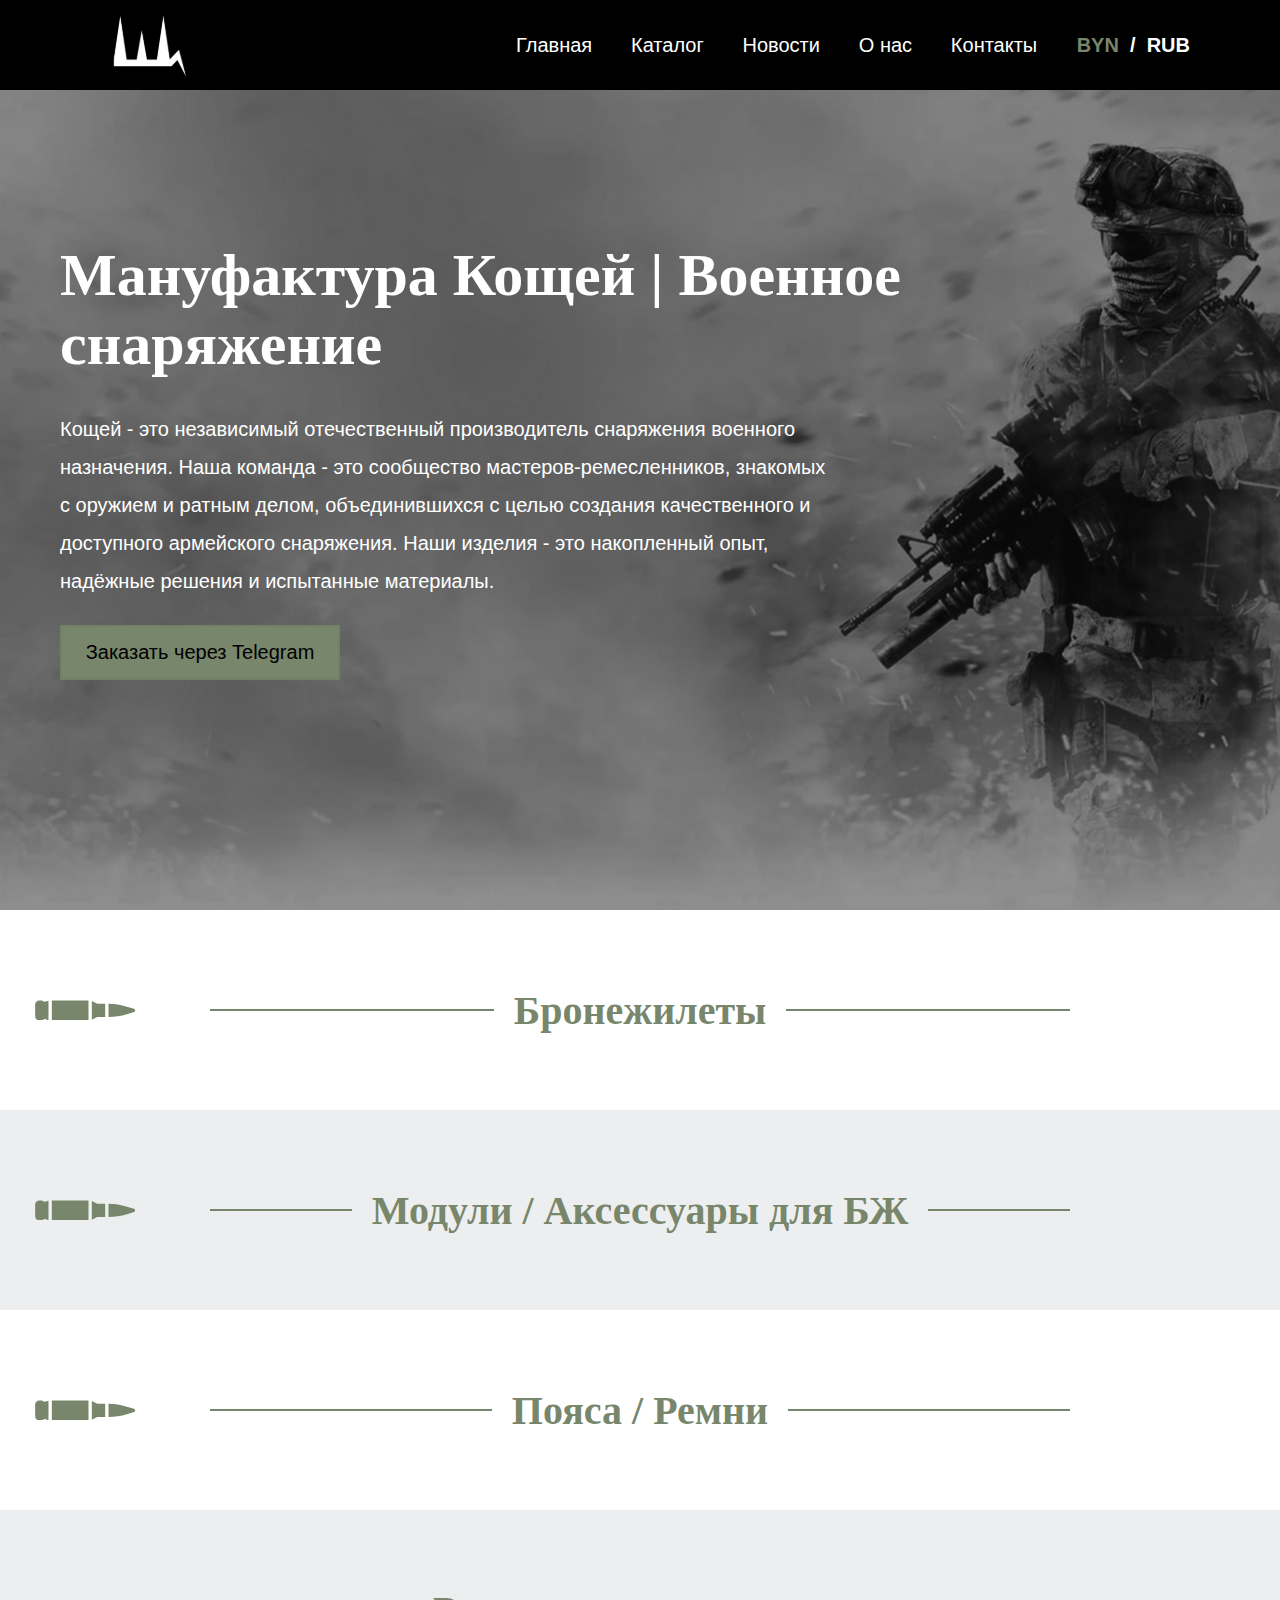
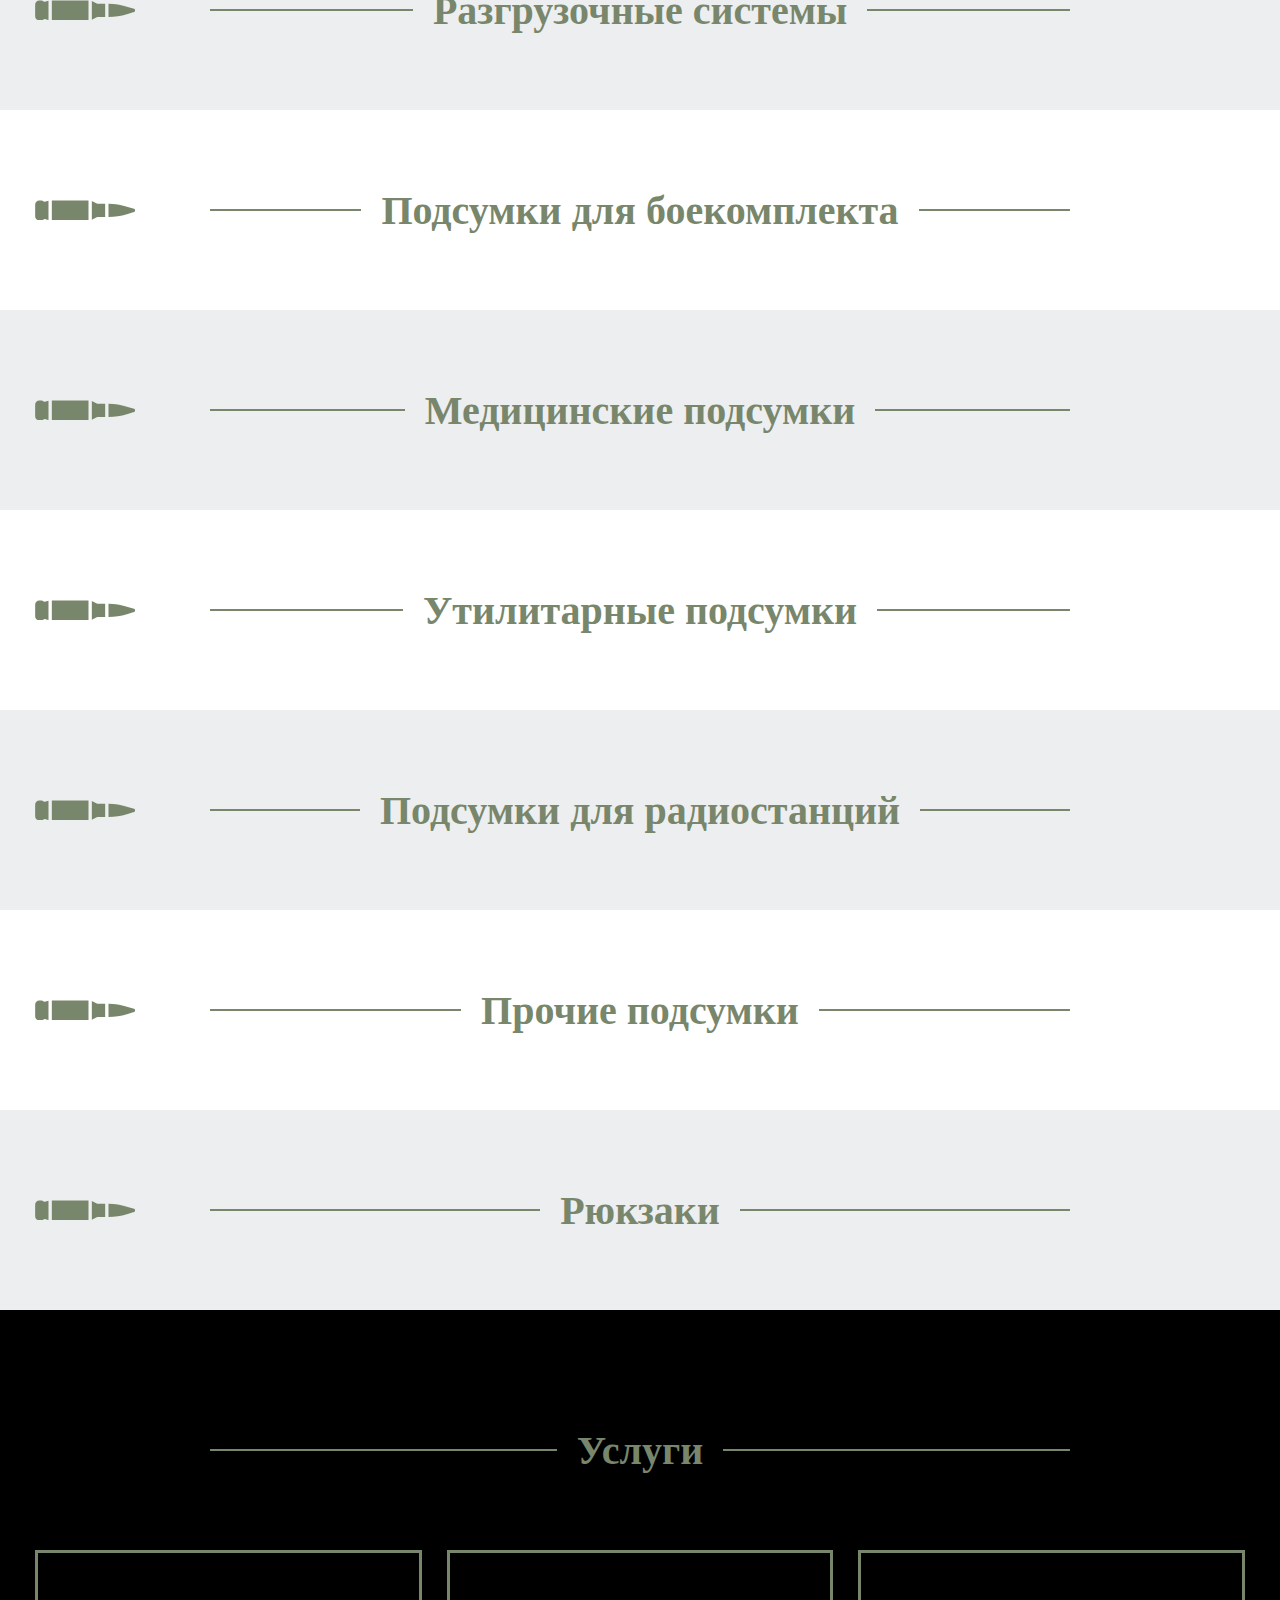
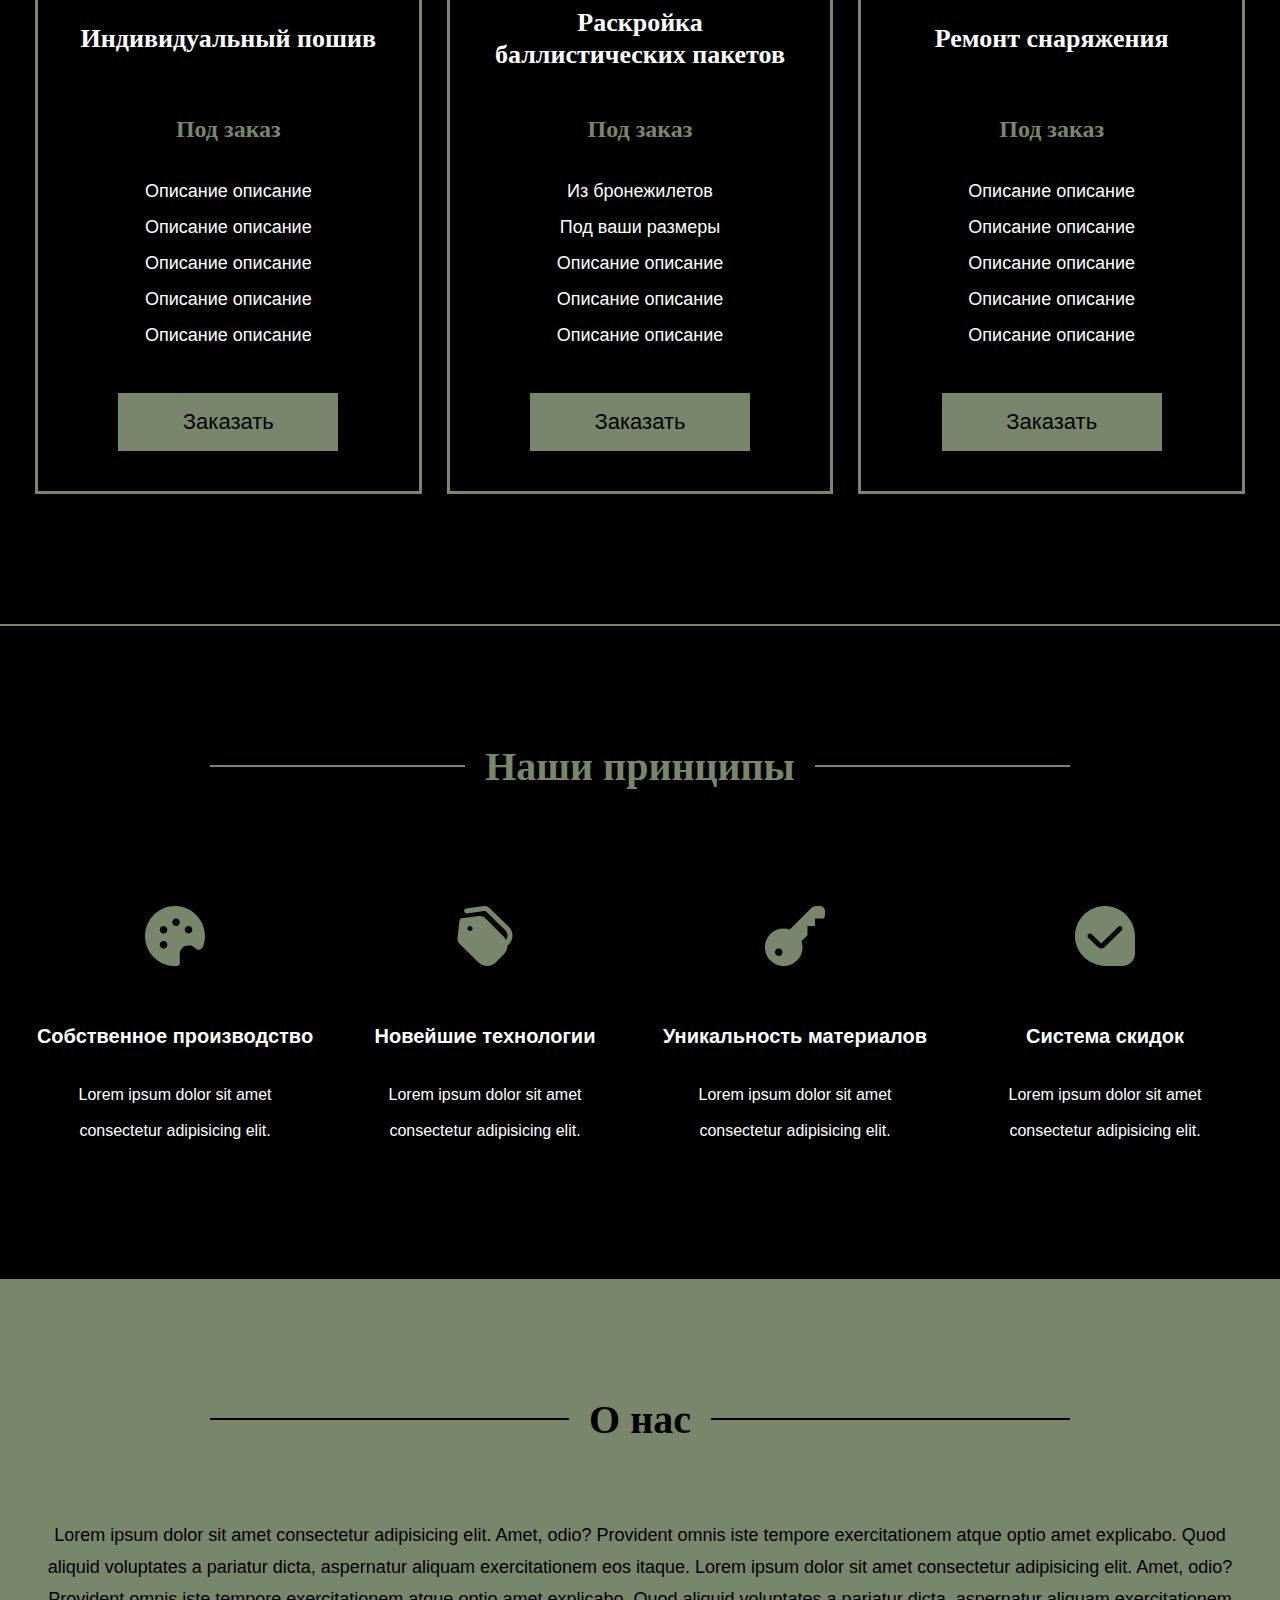
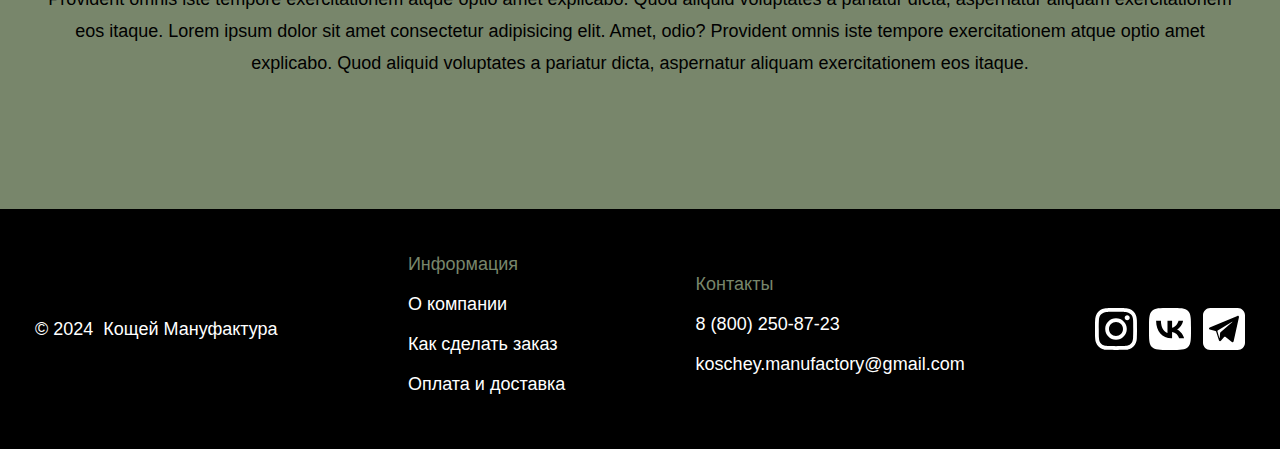
==== index.html @ 8be70122 "Add files via upload" ====
<!DOCTYPE html>
<html lang="ru">
<head>
    <meta charset="UTF-8">
    <meta http-equiv="X-UA-Compatible" content="IE=edge">
    <meta name="viewport" content="width=device-width, initial-scale=1.0">
    <title>Koschey Manufactory</title>
    <meta name="description" content="Мануфактура Кощей | Военное снаряжение Беларусь">
     <!-- Styles -->
    <link rel="stylesheet" href="styles/style.css">
    <!-- Web Fonts -->
    
     <!-- Icon -->
    <link href="images/koschey-logo.ico" rel="icon">
</head>
<body>
<header class="header">
    <nav class="header__menu">
        <div class="container">
            <div class="logo">
            </div>
            <div class="menu__burger">
                <!-- <input id="menu__toggle" type="checkbox" onclick="burgerMenu()"> -->
                <div class="menu__btn" onclick="burgerMenu()" id="menuButton">
                    <span id="burgerMenu1"></span>
                    <span id="burgerMenu2"></span>
                    <span id="burgerMenu3"></span>
                </div>
                <div class="menu__block">
                    <div class="menu__box closed" id="menu" onclick="closeMenu()">
                        <div>
                            <ul class="header__list">
                                <li><a href="#main" class="header__link">Главная</a></li>
                                <li><a href="#catalog1" class="header__link">Каталог</a></li>
                                <li><a href="#" class="header__link">Новости</a></li>
                                <li><a href="#about" class="header__link">О нас</a></li>
                                <li><a href="#contacts" class="header__link">Контакты</a></li>
                            </ul>
                        </div>
                    </div>
                    <div class="header__lang"><span>BYN &nbsp;</span>/&nbsp; RUB</div>
                </div>
            </div>
        </div>
    </nav>
    <div class="header__info">
        <div class="container">
            <h1 id="main">Мануфактура Кощей | Военное снаряжение</h1>
            <p class="header__text">Кощей - это независимый отечественный производитель снаряжения военного назначения.
                Наша команда - это сообщество мастеров-ремесленников, знакомых с оружием и ратным делом, объединившихся с целью создания качественного и доступного армейского снаряжения.
                Наши изделия - это накопленный опыт, надёжные решения и испытанные материалы.</p>
            <button class="header__button">Заказать через Telegram</button>
        </div>
    </div>

</header>
<main>
    <section id="catalog1" class="section-catalog">
        <div class="container"> 
            <div class="catalog-container">
                <div class="catalog-switcher" id="catalogSwitcher"></div>
                <div class="catalog-section-title">
                    <div class="section-title-line"></div>
                    <h2 class="section-title-text">Бронежилеты</h2>
                    <div class="section-title-line"></div>
                </div>
            </div>
            <div class="catalog_items" id="catalogItems1" style="background-image: url();">
                <!-- <div id="catalog__item1" class="catalog__item">
                    <div class="item-photo">
                    </div> 
                    <p class="item-heading">
                    Чехол под бронежилет 6094 TV-103
                    </p> 
                    <p class="item-text">
                    <span>Артикул</span>: TV-103-ATFGN-B
                    </p> 
                    <p class="item-color">
                    <span>Цвет</span>: Олива
                    </p>
                    <div class="item-colors">
                        <div class="item-color-block item-color-block1"></div>
                        <div class="item-color-block item-color-block2"></div>
                        <div class="item-color-block item-color-block3"></div>
                    </div>
                    <p class="item-price">
                    200 BYN / 15 804 RUB     
                    </p>
                </div>
                <div id="catalog__item2" class="catalog__item">
                    <div class="item-photo">
                    </div> 
                    <p class="item-heading">
                    Чехол под бронежилет 6094 TV-103
                    </p> 
                    <p class="item-text">
                    <span>Артикул</span>: TV-103-ATFGN-B
                    </p> 
                    <p class="item-price">
                    200 BYN / 15 804 RUB     
                    </p>
                </div>
                <div id="catalog__item3" class="catalog__item">
                    <div class="item-photo">
                    </div> 
                    <p class="item-heading">
                    Чехол под бронежилет 6094 TV-103
                    </p> 
                    <p class="item-text">
                    <span>Артикул</span>: TV-103-ATFGN-B
                    </p> 
                    <p class="item-price">
                    200 BYN / 15 804 RUB     
                    </p>
                </div>
                <div id="catalog__item4" class="catalog__item">
                    <div class="item-photo">
                    </div> 
                    <p class="item-heading">
                    Чехол под бронежилет 6094 TV-103
                    </p> 
                    <p class="item-text">
                    <span>Артикул</span>: TV-103-ATFGN-B
                    </p> 
                    <p class="item-price">
                    200 BYN / 15 804 RUB     
                    </p>
                </div>
            </div> -->
            </div>
        </div> 
   </section>
   <section id="catalog2" class="section-catalog">
        <div class="container">
            <div class="catalog-container">
                <div class="catalog-switcher"></div>
                <div class="catalog-section-title">
                    <div class="section-title-line"></div>
                    <h2 class="section-title-text">Модули / Аксессуары для БЖ</h2>
                    <div class="section-title-line"></div>
                </div>
            </div>
            <div class="catalog_items" id="catalogItems2">
                <div id="catalog__item5" class="catalog__item">
                    <div class="item-photo">
                    </div> 
                    <p class="item-heading">
                    Чехол под бронежилет 6094 TV-103
                    </p> 
                    <p class="item-text">
                    <span>Артикул</span>: TV-103-ATFGN-B
                    </p> 
                    <p class="item-price">
                    200 BYN / 15 804 RUB     
                    </p>
                </div>
                <div id="catalog__item6" class="catalog__item">
                    <div class="item-photo">
                    </div> 
                    <p class="item-heading">
                    Чехол под бронежилет 6094 TV-103
                    </p> 
                    <p class="item-text">
                    <span>Артикул</span>: TV-103-ATFGN-B
                    </p> 
                    <p class="item-price">
                    200 BYN / 15 804 RUB     
                    </p>
                </div>
                <div id="catalog__item7" class="catalog__item">
                    <div class="item-photo">
                    </div> 
                    <p class="item-heading">
                    Чехол под бронежилет 6094 TV-103
                    </p> 
                    <p class="item-text">
                    <span>Артикул</span>: TV-103-ATFGN-B
                    </p> 
                    <p class="item-price">
                    200 BYN / 15 804 RUB     
                    </p>
                </div>
                <div id="catalog__item8" class="catalog__item">
                    <div class="item-photo">
                    </div> 
                    <p class="item-heading">
                    Чехол под бронежилет 6094 TV-103
                    </p> 
                    <p class="item-text">
                    <span>Артикул</span>: TV-103-ATFGN-B
                    </p> 
                    <p class="item-price">
                    200 BYN / 15 804 RUB     
                    </p>
                </div>
            </div>
        </div> 
</section>
<section id="catalog3" class="section-catalog">
    <div class="container"> 
        <div class="catalog-container">
            <div class="catalog-switcher"></div>
            <div class="catalog-section-title">
                <div class="section-title-line"></div>
                <h2 class="section-title-text">Пояса / Ремни</h2>
                <div class="section-title-line"></div>
            </div>
        </div>
        <div class="catalog_items" id="catalogItems3">
            <div id="catalog__item9" class="catalog__item">
                <div class="item-photo">
                </div> 
                <p class="item-heading">
                Чехол под бронежилет 6094 TV-103
                </p> 
                <p class="item-text">
                <span>Артикул</span>: TV-103-ATFGN-B
                </p> 
                <p class="item-price">
                200 BYN / 15 804 RUB     
                </p>
            </div>
            <div id="catalog__item10" class="catalog__item">
                <div class="item-photo">
                </div> 
                <p class="item-heading">
                Чехол под бронежилет 6094 TV-103
                </p> 
                <p class="item-text">
                <span>Артикул</span>: TV-103-ATFGN-B
                </p> 
                <p class="item-price">
                200 BYN / 15 804 RUB     
                </p>
            </div>
            <div id="catalog__item11" class="catalog__item">
                <div class="item-photo">
                </div> 
                <p class="item-heading">
                Чехол под бронежилет 6094 TV-103
                </p> 
                <p class="item-text">
                <span>Артикул</span>: TV-103-ATFGN-B
                </p> 
                <p class="item-price">
                200 BYN / 15 804 RUB     
                </p>
            </div>
        </div>
    </div> 
</section>
<section id="catalog4" class="section-catalog">
    <div class="container">
        <div class="catalog-container">
            <div class="catalog-switcher"></div>
            <div class="catalog-section-title">
                <div class="section-title-line"></div>
                <h2 class="section-title-text">Разгрузочные системы</h2>
                <div class="section-title-line"></div>
            </div>
        </div>
        <div class="catalog_items" id="catalogItems4">
            <div id="catalog__item12" class="catalog__item">
                <div class="item-photo">
                </div> 
                <p class="item-heading">
                Чехол под бронежилет 6094 TV-103
                </p> 
                <p class="item-text">
                <span>Артикул</span>: TV-103-ATFGN-B
                </p> 
                <p class="item-price">
                200 BYN / 15 804 RUB     
                </p>
            </div>
            <div id="catalog__item13" class="catalog__item">
                <div class="item-photo">
                </div> 
                <p class="item-heading">
                Чехол под бронежилет 6094 TV-103
                </p> 
                <p class="item-text">
                <span>Артикул</span>: TV-103-ATFGN-B
                </p> 
                <p class="item-price">
                200 BYN / 15 804 RUB     
                </p>
            </div>
            <div id="catalog__item14" class="catalog__item">
                <div class="item-photo">
                </div> 
                <p class="item-heading">
                Чехол под бронежилет 6094 TV-103
                </p> 
                <p class="item-text">
                <span>Артикул</span>: TV-103-ATFGN-B
                </p> 
                <p class="item-price">
                200 BYN / 15 804 RUB     
                </p>
            </div>
        </div>
    </div> 
</section>
<section id="catalog5" class="section-catalog">
    <div class="container"> 
        <div class="catalog-container">
            <div class="catalog-switcher"></div>
            <div class="catalog-section-title">
                <div class="section-title-line"></div>
                <h2 class="section-title-text">Подсумки для боекомплекта</h2>
                <div class="section-title-line"></div>
            </div>
        </div>
        <div class="catalog_items" id="catalogItems5">
            <div id="catalog__item15" class="catalog__item">
                <div class="item-photo">
                </div> 
                <p class="item-heading">
                Чехол под бронежилет 6094 TV-103
                </p> 
                <p class="item-text">
                <span>Артикул</span>: TV-103-ATFGN-B
                </p> 
                <p class="item-price">
                200 BYN / 15 804 RUB     
                </p>
            </div>
            <div id="catalog__item16" class="catalog__item">
                <div class="item-photo">
                </div> 
                <p class="item-heading">
                Чехол под бронежилет 6094 TV-103
                </p> 
                <p class="item-text">
                <span>Артикул</span>: TV-103-ATFGN-B
                </p> 
                <p class="item-price">
                200 BYN / 15 804 RUB     
                </p>
            </div>
            <div id="catalog__item17" class="catalog__item">
                <div class="item-photo">
                </div> 
                <p class="item-heading">
                Чехол под бронежилет 6094 TV-103
                </p> 
                <p class="item-text">
                <span>Артикул</span>: TV-103-ATFGN-B
                </p> 
                <p class="item-price">
                200 BYN / 15 804 RUB     
                </p>
            </div>
        </div>
    </div> 
</section>
<section id="catalog6" class="section-catalog">
    <div class="container"> 
        <div class="catalog-container">
            <div class="catalog-switcher"></div>
            <div class="catalog-section-title">
                <div class="section-title-line"></div>
                <h2 class="section-title-text">Медицинские подсумки</h2>
                <div class="section-title-line"></div>
            </div>
        </div>
        <div class="catalog_items">
            <div id="catalog__item18" class="catalog__item">
                <div class="item-photo">
                </div> 
                <p class="item-heading">
                Чехол под бронежилет 6094 TV-103
                </p> 
                <p class="item-text">
                <span>Артикул</span>: TV-103-ATFGN-B
                </p> 
                <p class="item-price">
                200 BYN / 15 804 RUB     
                </p>
            </div>
            <div id="catalog__item19" class="catalog__item">
                <div class="item-photo">
                </div> 
                <p class="item-heading">
                Чехол под бронежилет 6094 TV-103
                </p> 
                <p class="item-text">
                <span>Артикул</span>: TV-103-ATFGN-B
                </p> 
                <p class="item-price">
                200 BYN / 15 804 RUB     
                </p>
            </div>
            <div id="catalog__item20" class="catalog__item">
                <div class="item-photo">
                </div> 
                <p class="item-heading">
                Чехол под бронежилет 6094 TV-103
                </p> 
                <p class="item-text">
                <span>Артикул</span>: TV-103-ATFGN-B
                </p> 
                <p class="item-price">
                200 BYN / 15 804 RUB     
                </p>
            </div>
        </div>
    </div> 
</section>
<section id="catalog7" class="section-catalog">
    <div class="container"> 
        <div class="catalog-container">
            <div class="catalog-switcher"></div>
            <div class="catalog-section-title">
                <div class="section-title-line"></div>
                <h2 class="section-title-text">Утилитарные подсумки</h2>
                <div class="section-title-line"></div>
            </div>
        </div>
        <div class="catalog_items">
            <div id="catalog__item21" class="catalog__item">
                <div class="item-photo">
                </div> 
                <p class="item-heading">
                Чехол под бронежилет 6094 TV-103
                </p> 
                <p class="item-text">
                <span>Артикул</span>: TV-103-ATFGN-B
                </p> 
                <p class="item-price">
                200 BYN / 15 804 RUB     
                </p>
            </div>
            <div id="catalog__item22" class="catalog__item">
                <div class="item-photo">
                </div> 
                <p class="item-heading">
                Чехол под бронежилет 6094 TV-103
                </p> 
                <p class="item-text">
                <span>Артикул</span>: TV-103-ATFGN-B
                </p> 
                <p class="item-price">
                200 BYN / 15 804 RUB     
                </p>
            </div>
            <div id="catalog__item23" class="catalog__item">
                <div class="item-photo">
                </div> 
                <p class="item-heading">
                Чехол под бронежилет 6094 TV-103
                </p> 
                <p class="item-text">
                <span>Артикул</span>: TV-103-ATFGN-B
                </p> 
                <p class="item-price">
                200 BYN / 15 804 RUB     
                </p>
            </div>
        </div>
    </div> 
</section>
<section id="catalog8" class="section-catalog">
    <div class="container"> 
        <div class="catalog-container">
            <div class="catalog-switcher"></div>
            <div class="catalog-section-title">
                <div class="section-title-line"></div>
                <h2 class="section-title-text">Подсумки для радиостанций</h2>
                <div class="section-title-line"></div>
            </div>
        </div>
        <div class="catalog_items">
            <div id="catalog__item24" class="catalog__item">
                <div class="item-photo">
                </div> 
                <p class="item-heading">
                Чехол под бронежилет 6094 TV-103
                </p> 
                <p class="item-text">
                <span>Артикул</span>: TV-103-ATFGN-B
                </p> 
                <p class="item-price">
                200 BYN / 15 804 RUB     
                </p>
            </div>
            <div id="catalog__item25" class="catalog__item">
                <div class="item-photo">
                </div> 
                <p class="item-heading">
                Чехол под бронежилет 6094 TV-103
                </p> 
                <p class="item-text">
                <span>Артикул</span>: TV-103-ATFGN-B
                </p> 
                <p class="item-price">
                200 BYN / 15 804 RUB     
                </p>
            </div>
            <div id="catalog__item26" class="catalog__item">
                <div class="item-photo">
                </div> 
                <p class="item-heading">
                Чехол под бронежилет 6094 TV-103
                </p> 
                <p class="item-text">
                <span>Артикул</span>: TV-103-ATFGN-B
                </p> 
                <p class="item-price">
                200 BYN / 15 804 RUB     
                </p>
            </div>
        </div>
    </div> 
</section>
<section id="catalog9" class="section-catalog">
    <div class="container"> 
        <div class="catalog-container">
            <div class="catalog-switcher"></div>
            <div class="catalog-section-title">
                <div class="section-title-line"></div>
                <h2 class="section-title-text">Прочие подсумки</h2>
                <div class="section-title-line"></div>
            </div>
        </div>
        <div class="catalog_items">
            <div id="catalog__item27" class="catalog__item">
                <div class="item-photo">
                </div> 
                <p class="item-heading">
                Чехол под бронежилет 6094 TV-103
                </p> 
                <p class="item-text">
                <span>Артикул</span>: TV-103-ATFGN-B
                </p> 
                <p class="item-price">
                200 BYN / 15 804 RUB     
                </p>
            </div>
            <div id="catalog__item28" class="catalog__item">
                <div class="item-photo">
                </div> 
                <p class="item-heading">
                Чехол под бронежилет 6094 TV-103
                </p> 
                <p class="item-text">
                <span>Артикул</span>: TV-103-ATFGN-B
                </p> 
                <p class="item-price">
                200 BYN / 15 804 RUB     
                </p>
            </div>
            <div id="catalog__item29" class="catalog__item">
                <div class="item-photo">
                </div> 
                <p class="item-heading">
                Чехол под бронежилет 6094 TV-103
                </p> 
                <p class="item-text">
                <span>Артикул</span>: TV-103-ATFGN-B
                </p> 
                <p class="item-price">
                200 BYN / 15 804 RUB     
                </p>
            </div>
        </div>
    </div> 
</section>
<section id="catalog10" class="section-catalog">
    <div class="container"> 
        <div class="catalog-container">
            <div class="catalog-switcher"></div>
            <div class="catalog-section-title">
                <div class="section-title-line"></div>
                <h2 class="section-title-text">Рюкзаки</h2>
                <div class="section-title-line"></div>
            </div>
        </div>
        <div class="catalog_items">
            <div id="catalog__item30" class="catalog__item">
                <div class="item-photo">
                </div> 
                <p class="item-heading">
                Чехол под бронежилет 6094 TV-103
                </p> 
                <p class="item-text">
                <span>Артикул</span>: TV-103-ATFGN-B
                </p> 
                <p class="item-price">
                200 BYN / 15 804 RUB     
                </p>
            </div>
            <div id="catalog__item31" class="catalog__item">
                <div class="item-photo">
                </div> 
                <p class="item-heading">
                Чехол под бронежилет 6094 TV-103
                </p> 
                <p class="item-text">
                <span>Артикул</span>: TV-103-ATFGN-B
                </p> 
                <p class="item-price">
                200 BYN / 15 804 RUB     
                </p>
            </div>
            <div id="catalog__item32" class="catalog__item">
                <div class="item-photo">
                </div> 
                <p class="item-heading">
                Чехол под бронежилет 6094 TV-103
                </p> 
                <p class="item-text">
                <span>Артикул</span>: TV-103-ATFGN-B
                </p> 
                <p class="item-price">
                200 BYN / 15 804 RUB     
                </p>
            </div>
        </div>
    </div> 
</section>
<section id="price">
    <div class="container">
        <div class="section-title">
            <div class="section-title-line"></div>
            <h2 class="section-title-text">Услуги</h2>
            <div class="section-title-line"></div>
        </div>
        <div class="price__blocks">
            <div class="price__block">
                <div class="price__headline">Индивидуальный пошив</div>
                <div class="price__cost">Под заказ</div>
                <div class="price__list">
                <p>Описание описание</p>
                <p>Описание описание</p>
                <p>Описание описание</p>
                <p>Описание описание</p>
                <p>Описание описание</p>
                </div>
                <button class="price__button">Заказать</button>
            </div>
            <div class="price__block">
                <div class="price__headline">Раскройка баллистических пакетов</div>
                <div class="price__cost">Под заказ</div>
                <div class="price__list">
                <p>Из бронежилетов</p>
                <p>Под ваши размеры</p>
                <p>Описание описание</p>
                <p>Описание описание</p>
                <p>Описание описание</p>
                </div>
                <button class="price__button">Заказать</button>
            </div>
            <div class="price__block">
                <div class="price__headline">Ремонт снаряжения</div>
                <div class="price__cost">Под заказ</div>
                <div class="price__list">
                <p>Описание описание</p>
                <p>Описание описание</p>
                <p>Описание описание</p>
                <p>Описание описание</p>
                <p>Описание описание</p>
                </div>
                <button class="price__button">Заказать</button>
            </div>
        </div>
    </div>
</section>
<section id="skills">
    <div class="container">
        <div class="section-title">
            <div class="section-title-line"></div>
            <h2 class="section-title-text">Наши принципы</h2>
            <div class="section-title-line"></div>
        </div>
        <div class="skills__items">
            <div class="skills__item">
                <img src="images/skill-icon1.svg" alt="">
                <h3>Cобственное производство</h3>
                <p>Lorem ipsum dolor sit amet consectetur adipisicing elit.</p>
            </div>
            <div class="skills__item">
                <img src="images/skill-icon2.svg" alt="">
                <h3>Новейшие технологии</h3>
                <p>Lorem ipsum dolor sit amet consectetur adipisicing elit.</p>
            </div>
            <div class="skills__item">
                <img src="images/skill-icon3.svg" alt="">
                <h3>Уникальность материалов</h3>
                <p>Lorem ipsum dolor sit amet consectetur adipisicing elit.</p>
            </div>
            <div class="skills__item">
                <img src="images/skill-icon4.svg" alt="">
                <h3>Система скидок</h3>
                <p>Lorem ipsum dolor sit amet consectetur adipisicing elit.</p>
            </div>
        </div>
    </div>
</section>
<section id="about">
    <div class="container">
        <div class="section-title">
            <div class="section-title-line"></div>
            <h2 class="section-title-text">О нас</h2>
            <div class="section-title-line"></div>
        </div>
        <div class="about__content">
            <p>Lorem ipsum dolor sit amet consectetur adipisicing elit. Amet, odio? Provident omnis iste tempore exercitationem atque optio amet explicabo. Quod aliquid voluptates a pariatur dicta, aspernatur aliquam exercitationem eos itaque. Lorem ipsum dolor sit amet consectetur adipisicing elit. Amet, odio? Provident omnis iste tempore exercitationem atque optio amet explicabo. Quod aliquid voluptates a pariatur dicta, aspernatur aliquam exercitationem eos itaque. Lorem ipsum dolor sit amet consectetur adipisicing elit. Amet, odio? Provident omnis iste tempore exercitationem atque optio amet explicabo. Quod aliquid voluptates a pariatur dicta, aspernatur aliquam exercitationem eos itaque.</p>
        </div>
    </div>
</section>
</main>
<footer>
    <div class="container">
        <div class="footer__info">
            <p>© 2024</p>
            <p>Кощей Мануфактура</p>
        </div>
        <div class="footer__text">
            <p>Информация</p>
            <p><a href="#" target="_blank">О компании</a></p>
            <p><a href="#" target="_blank">Как сделать заказ</a></p>
            <p><a href="#" target="_blank">Оплата и доставка</a></p>
        </div>
        <div id="contacts" class="footer__contacts">
            <p>Контакты</p>
            <p><a href="tel:+74951234567">8 (800) 250-87-23</a></p>
            <p><a href="mailto:koschey.manufactory@gmail.com">koschey.manufactory@gmail.com</a></p>
        </div>
        <div class="footer__logo">
            <a href="https://www.instagram.com/koschey_manufactory?igsh=MXI5YmRnMGRoeXZ0bw==" target="_blank"><div></div></a>
            <a href="https://vk.com/koshey_manufactory" target="_blank"><div></div></a>
            <a href="#" target="_blank"><div></div></a>
        </div>
    </div>  
</footer>
<script src="js/script.js"></script>
</body>
</html>
---- styles/style.css ----
* {
    box-sizing: border-box;
    scroll-behavior: smooth;
    margin: 0;
}

html {
    scroll-behavior: smooth;
}

body {
    margin: 0 auto;
}

.container {
    margin: 0 auto;
    padding: 0 20px;
    max-width: 1480px;
}


section {
    padding: 60px 0 100px;
}



.section-title {
    width: 860px;
    height: 80px;
    display: flex;
    flex-direction: row;
    justify-content: center;
    align-items: center;
    margin: 0 auto 60px; 
    cursor: pointer;
}

.catalog-section-title {
    width: 860px;
    height: 80px;
    display: flex;
    flex-direction: row;
    justify-content: center;
    align-items: center;
    margin: 0 auto 0; 
    cursor: pointer;

}

.section-title-text {
    font-size: 40px;
    color: #78866b;
}

.catalog-section-title {
    font-size: 40px;
    color: #78866b;

}

.section-title h2 {
    margin: 0 20px 0;
    font-family: 'Merriweather', serif;
    font-weight: 700;
    white-space: nowrap;
}

.catalog-section-title h2 {
    margin: 0 20px 0;
    font-family: 'Merriweather', serif;
    font-weight: 700;
    white-space: nowrap;
}

.section-title-line {
    width: 100%;
    height: 2px;
    background-color: #78866b;
}




/* header */

.header {
    height: 910px;
    background-color: #000000;
}

.logo {
    background-image: url(../images/koschey-logo2.svg);
    height: 70px;
    width: 112px;
    cursor: pointer;
    transition: 0.3s ease;
}


.header {
    padding: 0;
    margin: 0;
}

.header__menu .container {
    height: 90px;
    display: flex;
    flex-direction: row;
    align-items: center;
    justify-content: space-between;
}

.header__list {
    width: 600px;
    display: flex;
    flex-direction: row;
    justify-content: space-around;
    align-items: center;
    list-style-type: none;
}

.header__list li a {
    color: #ffffff;
    text-decoration: none;
    font-size: 20px;
    font-family: 'Inter', sans-serif;
    font-weight: 400;
    margin-right: 30px;
    transition: 0.3s ease;
}

.header__list li a:hover {
    color: #78866b;
}

.header__lang {
    padding: 0;
    font-size: 20px;
    color: #ffffff;
    font-family: 'Inter', sans-serif;
    font-weight: 700;
    cursor: pointer;
    margin-left: 5px;
}

.header__lang span {
    color: #78866b;
}

.header__info {
    height: 820px;
    padding: 160px 30px 330px;
    margin: 0;
    background-image: url(../images/background4.png);
    
    background-position: center;
    background-repeat: no-repeat;
   
   
    /* background-color: #78866b; */
}


.header__info h1 {
    height: 120px;
    font-size: 60px;
    font-family: 'Merriweather', serif;
    font-weight: 700;
    color: #ffffff;
    margin-bottom: 10px;
    display: flex;
    justify-content: start;
    align-items: center;
}

.header__text {
    width: 770px;
    font-size: 20px;
    font-family: 'Inter', sans-serif;
    font-weight: 400;
    line-height: 38px;
    color: #ffffff;
    margin-bottom: 25px;
}

.header__button {
    width: 280px;
    height: 55px;
    background-color: #78866b;
    font-size: 20px;
    font-family: 'Inter', sans-serif;
    font-weight: 400;
    color: #000000;
    display: flex;
    justify-content: center;
    align-items: center;
    cursor: pointer;
    border: 0px;
    border: #0000000a 2px solid;
}


.header__button:hover {
    color: #ffffff;
}


/* burger menu */


.menu__block {
    display: flex;
    flex-direction: row;
    justify-content: space-between;
    align-items: center;
}

.menu__btn {
    display: none;
    transition: 0.3s ease;
}

.menu__btn:hover {
    color: #bdae82;
}

/* catalog */

#catalog {
    background-color: #ffffff;
 }

 #catalog .container {
    padding: 100px 20px 50px;
   
 }


 .section-catalog {

        padding: 60px 0 60px;
    
    
 }

 .catalog-container {
    cursor: pointer;
 }


 .catalog-switcher {
background-image: url(../images/switcher1.svg);
width: 100px;
height: 20px;

float: left;
cursor: pointer;
transition: 0.3s ease;
margin-top: 30px;
position: absolute;


 }

 .switcher-opened {
    background-image: url(../images/switcher3.svg);
    width: 84.85px;
    height: 84.85px;
    margin-top: 0;
    

 }

.catalog_items {
    display: none;
    grid-template-columns: 1fr 1fr 1fr;
    column-gap: 30px;
    row-gap: 40px;
    color: #ffffff;
    margin-top: 50px;
    margin-bottom: 50px;
 }

 .catalog-opened {
display: grid;

 }


 .catalog__item {
    position: relative;
    display: flex;
    flex-direction: column;
    align-items: center;
    padding: 35px 0;
    line-height: 36px;
    border: 1px solid rgb(120, 134, 107, 0.3);
    cursor: pointer;
   
  }

  /* .item-photo {
    width: 382px;
    height: 382px;
   
   

  } */

 
/* 
.prev-button {
    left: 10px;
  }
  
  .next-button {
    right: 10px;
  } */


  .item-heading {
    font-size: 20px;
    text-transform: uppercase;
    color: #000000;
    text-align: center;
    font-family: 'Inter', sans-serif;
    font-weight: 700;
    text-align: center;
    margin-bottom: 5px;
 }


 .item-text {
    font-size: 18px;
    text-transform: uppercase;
    color: #000000;
    font-family: 'Inter', sans-serif;
    font-weight: 400;
    text-align: center; 
    margin-top: 0;
    margin-bottom: 5px;

 }

 .item-text span {
    color: #78866b;
 }

 .item-color {
    font-size: 18px;
    text-transform: uppercase;
    color: #000000;
    font-family: 'Inter', sans-serif;
    font-weight: 400;
    text-align: center; 
    margin-top: 0;
    margin-bottom: 5px;

 }

 .item-colors {
width: 20%;
display: flex;
flex-direction: row;
justify-content: space-between;
align-items: center;
margin-bottom: 5px;

 }

 .item-color-block {
    width: 20px;
    height: 20px;
    background-color: #808000;
    cursor: pointer;
 }


 .item-color-block:active {
    border: 2px solid #000000;
    
 }


 .item-color span {
    color: #78866b;
 }

 .item-price {
    font-size: 20px;
    font-weight: 700;
    color: #000000;
    margin-top: 0;
    margin-bottom: 5px;
 }



 #catalog2, #catalog4, #catalog6, #catalog8, #catalog10 {
    background-color: #edeeef;
 }




  /* slider 2 */

.slider-controls {
    display: flex;
    align-items: center;
    justify-content: center;
    gap: 10px;
    position: relative;
}

.images {
    position: relative;
    width: 372px; /* Задайте нужный размер */
    height: 372px;
    overflow: hidden;
    display: flex;
    flex-direction: column;
    align-items: center;
   
}

.item-photo {
    width: 100%;
    height: 100%;
    object-fit: cover;
    position: absolute;
    top: 0;
    left: 0;
    display: none;
}


.slider-button {
    background: none;
    border: none;
    cursor: pointer;
    z-index: 10;
    transition: transform 0.3s ease;
   
}

.slider-button img {
    width: 20px; /* Ширина стрелки */
    height: 20px; /* Высота стрелки */
    transition: transform 0.3s ease;
}

.slider-button:hover img {
    transform: scale(1.1); /* Увеличиваем стрелку при наведении */
}

.slider-button:hover {
    color: rgb(4, 57, 4);
}

.indicators {
    margin-top: 20px;
    margin-bottom: 30px;
    display: flex;
    justify-content: center;
    gap: 5px;
}

.indicator {
    width: 10px;
    height: 10px;
    background: #78866b;
    border-radius: 50%;
    cursor: pointer;
    transition: 0.3s ease;
}

.indicator.active {
    background: #000000;
}

/* Эффект при наведении на индикатор */
.indicator:hover {
    background: #000000;
}

/* price  */


#price {
    background-color: #000000;
    border-bottom: 2px solid #78866b;
}

#price .container {
    padding-top: 40px;
    padding-bottom: 30px;
}

.price__blocks {
    display: grid;
    grid-template-columns: 1fr 1fr 1fr;
    column-gap: 25px;
}

.price__block {
    width: 100%;
    height: auto;
    border: 3px solid #78866b;
    display: flex;
    flex-direction: column;
    align-items: center;
    justify-content: center;
    padding: 40px; 
}

.price__headline {
    height: 92px;
    font-size: 26px;
    font-family: 'Merriweather', serif;
    font-weight: 700;
    line-height: 32px;
    color: #ffffff;
    margin-bottom: 20px;
    text-align: center;
    align-content: center;
}

.price__cost {
    font-size: 24px;
    font-family: 'Merriweather', serif;
    font-weight: 700;
    line-height: 48px;
    color: #78866b;
    margin-bottom: 20px;
}

.price__list {
    font-size: 18px;
    font-family: 'Inter', sans-serif;
    font-weight: 400;
    line-height: 36px;
    color: #ffffff;
    margin-bottom: 40px;
    text-align: center;
}

.price__button {
    width: 220px;
    height: 58px;
    background-color: #78866b;
    color: #000000;
    display: flex;
    justify-content: center;
    align-items: center;
    font-size: 22px;
    font-family: 'Inter', sans-serif;
    font-weight: 400;
    cursor: pointer;
    border: 0px;
    transition: 0.3s ease;
}

.price__button:hover {
    color: #ffffff;
}


 /* skills  */

 #skills {
    background-color: #000000;
 }

 #skills .container {
    padding-top: 40px;
    padding-bottom: 30px;
   
 }


 .skills__items {
    display: grid;
    grid-template-columns: 1fr 1fr 1fr 1fr;
    column-gap: 40px;
    color: #ffffff;
    margin-top: 100px;
 }

 .skills__item {
    display: flex;
    flex-direction: column;
    align-items: center;
    line-height: 36px;
  }

  .skills__item img {
    margin-bottom: 52px;
 }

 .skills__item h3 {
    font-size: 20px;
    margin-bottom: 23px;
    text-align: center;
    font-family: 'Inter', sans-serif;
    font-weight: 700;
    text-align: center;
 }

 .skills__item p {
    width: 280px;
    font-size: 18px;
    font-family: 'Inter', sans-serif;
    font-weight: 400;
    text-align: center; 
 }


/* about */

#about {
    background-color: #78866b;

}

#about .container {
    padding-top: 40px;
    padding-bottom: 30px;
   
 }



.about__content p {
    width: 100%;
    font-size: 18px;
    font-family: 'Inter', sans-serif;
    font-weight: 400;
    text-align: center; 
    line-height: 32px;
 }

 #about .section-title-text {
    color: #000000;
}


#about .section-title-line {
    background-color: #000000;
}


 /* footer  */

 footer {
    height: 240px;
    background-color: #000000;
}

footer .container {
    height: 100%;
    padding: 40px 20px 40px;
    display: flex;
    flex-direction: row;
    justify-content: space-between;
    align-items: center;
}

.footer__text {
    display: flex;
    flex-direction: column;
    justify-content: space-between;
}

.footer__text p {
    font-size: 20px;
    line-height: 30px;
    font-family: 'Inter', sans-serif;
    font-weight: 400;
   
    color: #78866b;
    margin-bottom: 10px;
    
}

.footer__text p a {
    text-decoration: none;
    color: #ffffff;
    margin-bottom: 5px;
    transition: 0.3s ease;
   
}

.footer__text a:hover {
    color:#78866b;
    
}

.footer__logo {
    width: 150px;
    display: flex;
    flex-direction: row;
    justify-content: space-between;
}

.footer__logo div {
    height: 42px;
    width: 42px;
    background-size: cover;
}

.footer__logo a {
    display: block;
}

.footer__logo a:nth-child(1) div {
    background-image: url(../images/icons/icon1.svg);
    transition: 0.3s ease;
}

.footer__logo a:nth-child(2) div {
    background-image: url(../images/icons/icon2.svg);
    transition: 0.3s ease;
}

.footer__logo a:nth-child(3) div {
    background-image: url(../images/icons/icon3.svg);
    transition: 0.3s ease;
}


.footer__logo a:nth-child(1):hover div {
    background-image: url(../images/icons/icon1-hover.svg);
    cursor: pointer;
}

.footer__logo a:nth-child(2):hover div {
    background-image: url(../images/icons/icon2-hover.svg);
    cursor: pointer;
}

.footer__logo a:nth-child(3):hover div {
    background-image: url(../images/icons/icon3-hover.svg);
    cursor: pointer;
}


.footer__info {
   
    display: flex;
    flex-direction: row;
    justify-content: space-between;
    column-gap: 10px;
    font-size: 20px;
    line-height: 30px;
    font-family: 'Inter', sans-serif;
    font-weight: 400;
    color: #ffffff;
}

.footer__info a {
    color: #ffffff;
    text-decoration: none;
}

.footer__info a:hover {
    color: #78866b;
}


.footer__contacts a, .footer__contacts p {
    display: flex;
    flex-direction: column;
    justify-content: space-between;
    font-size: 20px;
    line-height: 30px;
    font-family: 'Inter', sans-serif;
    font-weight: 400;
    color: #ffffff;
    text-decoration: none;
    transition: 0.3s ease;
}

.footer__contacts p {
    margin-bottom: 10px;
    color: #78866b;
}

.footer__contacts a:hover {
    color:#78866b;
    
}


@media screen and (max-width: 1520px) {

    .container {
        max-width: 1399px; 
    }

    .header__list {
        margin-left: 0;
    }

    .header__menu {
        padding: 0 60px 0 60px;
    }

   
    .images {
        width: 352px;
        height: 352px;
        /* border: 1px solid black; */
        margin-bottom: 20px;
        
      }

      .header__info {
        height: 100%;
        padding: 160px 30px 230px;
}

.header {
    height: 100%;
    
}

.slider-button img {
    width: 18px; /* Ширина стрелки */
    height: 18px; /* Высота стрелки */

}

}


@media screen and (max-width: 1439px) {
    .header__info {

    background-position: 60%;

}

.container {
   
    padding:  0 30px;
    max-width: 1270px; 
}





.images {
    width: 300px;
    height: 300px;
    background-size: contain;
    background-image: url(../images/item1.png);
    /* border: 1px solid black; */
    margin-bottom: 20px;
    
  }
  .item-heading {
    font-size: 18px;
 }


 .item-text {
    font-size: 16px;

 }



 .item-price {
    font-size: 18px;

 }




.skills__item p {
    width: 240px;
    font-size: 16px;  
}

 .skills__items {
   column-gap: 30px;   
}


.price__block {
    padding-bottom: 40px;
}

.slider-button img {
    width: 16px; /* Ширина стрелки */
    height: 16px; /* Высота стрелки */
}

}



@media screen and (max-width: 1306px) {

    .section-title {
        margin-bottom: 60px;
    }

    .header__info h1
 {

    margin-bottom: 40px;
 }

 .header__info {

    background-position: 70%;

}

.slider-controls {
    gap: 3px;
}

.slider-button img {
    width: 14px; /* Ширина стрелки */
    height: 14px; /* Высота стрелки */
}

.footer__text p {
    font-size: 18px;

}


.footer__info {

    font-size: 18px;
}

.footer__contacts a, .footer__contacts p {
    font-size: 18px;


}

footer .container {
    padding: 40px 30px 40px;


}

/* .price__block {
    width: 340px;
} */


}

@media screen and (max-width: 1200px) {  


    

    .header__list {
        padding: 0;
        margin-bottom: 40px;
    }


    .container {
        padding:  0 50px;
        max-width: 100%; 
    }
    .images {
        width: 240px;
        height: 240px;
        
      }
      .item-heading {
        font-size: 16px;
     }
    
     .item-text {
        font-size: 14px;
     }
    

     .item-price {
        font-size: 16px;
     }


     .catalog__item {

        padding: 35px 15px;
        
        
      }

      .section-title-line {
        display: none;
     }

      .skills__item p {
        width: 220px;
        font-size: 16px;  
    }


/* burger menu */

.menu__btn {
    display: block;
}


.menu__btn {
    display: flex; 
    flex-direction: column;/* используем flex для центрирования содержимого */
    align-items: center; 
    justify-content: center; /* центрируем содержимое кнопки */
    position: absolute;
    top: 20px;
    right: 80px;
    width: 50px;
    height: 50px;
    cursor: pointer;
    z-index: 1;
}

.opened-menu {
    position: fixed;
}

.menu__btn > span {
    display: block;
    width: 100%;
    height: 3px;
    background-color: #ffffff;
}

.menu__btn span:nth-child(1) {
    margin-bottom: 9px;
}

.menu__btn span:nth-child(3) {
    margin-top: 9px;
}

.menu__box {
    display: none;
    position: fixed;
    top: 0;
    right: -100%;
    width: 80.70%;
    height: 1024px;
    margin: 0;
    padding: 134px 0 0 127px;
    list-style: none;
    background-color: #000000;
    box-shadow: 1px 0px 6px rgba(0, 0, 0, .2);
    transition: 0.5s ease;
}

.opened {
    display: block;
    right: 0;
    transition: 0.5s ease;
}

.header__lang {
    margin-right: 100px;
}

/* элементы меню */

.checked1 {
    position: absolute;
    top: 25px;
    transform: rotate(-45deg);
    transition: all 0.3s ease 0s;
}

.checked2 {
    position: absolute;
    top: 25px;
    transform: rotate(45deg);
    transition: all 0.3s ease 0s;
}

.checked3 {
    visibility: hidden;
}

/* контейнер меню */

.header__list {
    flex-direction: column;
    width: 100%;
    align-items: flex-start;
    margin-bottom: 20px;
}

.header__link {
    margin-bottom: 0;
    width: 100%;
    display: block;
}

.header__list li a {
    font-size: 35px;
    margin-right: 0;
    line-height: 72.55px;
}

.header__list li  {
    width: 100%;
    margin-bottom: 16px;
}

.header__lang {
font-size: 24px;
}


}

@media screen and (max-width: 1151px) { 

    .skills__item p {
        width: 200px;
        font-size: 14px;
    }

    .skills__items {
        column-gap: 15px;
    }

    .section-title h2 {
        white-space: wrap;
    }

    
    .catalog-section-title h2 {
        white-space: wrap;
    }

    .slider-controls {
        gap: 0;
    }

    .slider-button img {
        width: 12px; /* Ширина стрелки */
        height: 12px; /* Высота стрелки */
    }

    .images {
        width: 230px;
        height: 230px;
    }

    .catalog__item {

        padding: 30px 15px;
        
        
      }
}




@media screen and (max-width: 1099px) {  


    .price__blocks {
        /* display: grid;
        grid-template-columns: 1fr;
        column-gap: 0;
        row-gap: 40px; */
        display: flex;
        flex-direction: column;
        align-items: center;
    }
    
    .price__block {
        width: 70%;
        margin-bottom: 50px;
        
       
    }

    
    .container {
        padding:  0 40px;
        max-width: 100%; 
    }
    .catalog_items {
        display: none;
        grid-template-columns: 1fr 1fr;
        column-gap: 30px;
        row-gap: 40px;
     }


 .catalog-opened {
display: grid;

 }

 .slider-controls {
    gap: 5px;
}


 .section-title,  .catalog-section-title {
    width: 80%;

}

.slider-button img {
    width: 18px; /* Ширина стрелки */
    height: 18px; /* Высота стрелки */
}


 .section-title h2, .catalog-section-title h2 {
    white-space: wrap;
    text-align: center;
    line-height: 40px;
    font-size: 32px;
}

     .images {
        width: 300px;
        height: 300px;
        
      }
      .item-heading {
        font-size: 20px;
     }
    
     .item-text {
        font-size: 18px;
     }
    

   
     .catalog__item {

        padding: 45px 20px;
        
        
      }

      .section-title, .catalog-section-title {
        width: 90%;

    }

    .section-title-text {
        font-size: 32px;
    }
    
  

    .header__text {
       
        line-height: 36px;
}





footer {
    height: 100%;

}


footer .container {
    height: 100%;
    padding: 40px 30px 40px;
    display: flex;
    flex-direction: column;
    justify-content: space-between;
    
}

.footer__info {
    margin-bottom: 25px;

}

.footer__text {
    align-items: center;
    margin-bottom: 25px;
}

.footer__contacts a, .footer__contacts p {
    display: flex;
    flex-direction: column;
    align-items: center;
  
}

.footer__contacts {
    margin-bottom: 25px;
}



}

@media screen and (max-width: 1050px) {  

    .item-price {
        font-size: 16px;
     }

    .price__block {
        width: 75%;
       
    }

}



@media screen and (max-width: 971px) { 


    .images {
        width: 290px;
        height: 290px;
        
      }

    .skills__items {
        display: grid;
        grid-template-columns: 1fr 1fr;
        column-gap: 40px;
        row-gap: 60px;
    }

    .skills__item h3 {
        font-size: 20px;
        margin-bottom: 23px;
    }

    .skills__item p {
        width: 280px;
        font-size: 18px;  
    }

    .header__lang {
        margin-right: 90px;
    }


    .slider-controls {
        gap: 0;
    }
    
    .catalog__item {

        padding: 35px 20px;
        
        
      }
 
      .slider-button img {
        width: 16px; /* Ширина стрелки */
        height: 16px; /* Высота стрелки */
    }


}


@media screen and (max-width: 900px) {  

    .images {
        width: 275px;
        height: 275px;
        
      }

      .header__text {
        width: 100%;

      }


      .section-title, .catalog-section-title {
        width: 70%;
    
    }


    .slider-button img {
        width: 14px; /* Ширина стрелки */
        height: 14px; /* Высота стрелки */
    }

}




@media screen and (max-width: 850px) {  

    .section-title {
       margin-bottom: 40px;

    }

    .section-catalog {

        padding: 40px 0 40px;
    
    
 }



     .catalog_items {
        display: none;
        grid-template-columns: 1fr;
        column-gap: 0;
        row-gap: 40px;
     }

     
 .catalog-opened {
    display: grid;
    
     }


     .catalog__item {

        padding: 35px;
        
        
      }
    
 
    
     .images {
        width: 480px;
        height: 480px;
        
      }
      .item-heading {
        font-size: 24px;
     }
    
     .item-text {
        font-size: 22px;
     }
    
    
     .item-price {
        font-size: 20px;
     }
    

    /* .header .container {
        padding: 0 64px 0 60px;
    } */

    .header__menu {
        padding: 0;
    }


    .header {
        height: 100%;
        background-color: #000000;
    }

    .header__lang {
        font-size: 20px;
    margin-right: 120px;
}


    .header__info h1 {
        font-size: 50px;
        line-height: 56px;
        margin-bottom: 40px;
        margin-top: 40px;
    }

    .header__text {
        width: 90%;
        font-size: 20px;
        line-height: 32px;
        margin-bottom: 45px;
    }

    .header__info {
        padding: 90px 0 152px;
        margin-left: 0;
    }
    .menu__btn {
        right: 64px;
    }
    

    .slider-button img {
        width: 20px; /* Ширина стрелки */
        height: 20px; /* Высота стрелки */
    }

    .slider-controls {
        gap: 10px;
    }
      
   

}

@media screen and (max-width: 768px) {

    .header__info {
        padding: 130px 0 152px;
        margin-left: 0;
    }
    
    .section-title-text {
        font-size: 30px;
    }

    .section-title h2, .catalog-section-title h2 {
        white-space: wrap;
        text-align: center;
        line-height: 40px;
        font-size: 30px;
    }


    /* .header__info h1 {
        height: 64px;
        font-size: 32px;
        line-height: 64px;
        margin-bottom: 20px;
    }

    .header__text {
        width: 390px;
        height: 72px;
        font-size: 20px;
        line-height: 24.2px;
        margin-bottom: 60px;
    }

    .header__info {
        padding: 78px 0 152px;
        margin-left: 0;
    } */
/* 
    .header__info {
        padding: 100px 0 132px;
        margin-left: 0;
    } */


.images {
    width: 450px;
    height: 450px;
    
  }
  .item-heading {
    font-size: 24px;
 }

 .item-text {
    font-size: 22px;
 }


 .item-price {
    font-size: 20px;
 }

 .skills__items {
    column-gap: 44px;
    row-gap: 36px;    
}

.skills__items {
    padding: 9px 44px 9px 40px;
}

.skills__item {
    line-height: 40px;
}

.skills__item img {
    margin-bottom: 30px;
}

.skills__item h3 {
    font-size: 18px;
    line-height: 24px;
    margin-bottom: 20px;
}

.skills__item p {
    width: 260px;
    font-size: 18px;
    line-height: 21.78px;
    margin-bottom: 40px;
}

/* #price .container {
    padding: 75px 20px 80px;

} */

.price__blocks {
    margin-top: 50px;
    column-gap: 0;
    row-gap: 50px;
}

.price__block {
    width: 80%;
    padding-top: 40px;  
}

}


@media screen and (max-width: 713px) {

    .skills__items {
        display: grid;
        grid-template-columns: 1fr;
        row-gap: 50px;
        color: #ffffff;
    }

    /* .section-title-line {
        width: 100%;
        height: 2px;
        background-color: #BDAE82;
    } */

    .section-title h2, .catalog-section-title h2 {
        white-space: wrap;
        text-align: center;
        line-height: 40px;
        font-size: 28px;
    }
    
    .section-title, .catalog-section-title {
        width: 62%;
    
    }

    .slider-button img {
        width: 20px; /* Ширина стрелки */
        height: 20px; /* Высота стрелки */
    }

    .slider-controls {
        gap: 5px;
    }

    .images {
        width: 440px;
        height: 440px;
    }
      
}


@media screen and (max-width: 665px) { 

    .header__info h1 {
        height: 58px;
        font-size: 42px;
        line-height: 50px;
        margin-top: 40px;
        margin-bottom: 60px;
        
    }

    .header__text {
        width: 100%;
        font-size: 18px;
        line-height: 28px;
        margin-bottom: 40px;


    }

 


    .images {
        width: 395px;
        height: 395px;
        
      }

      .item-heading {
        font-size: 22px;
     }
    
     .item-text {
        font-size: 20px;
     }
    
    
     .item-price {
        font-size: 18px;
     }

    

    .menu__btn {
        right: 40px;
    }

    .skills__items {
    
        column-gap: 0;
        margin-top: 60px;
     }


     .catalog-switcher {
        background-image: url(../images/switcher1.svg);
        background-size: cover;
        width: 80px;
        height: 16px;
        margin-top: 32px;
        position: absolute;
        
         }


         .switcher-opened {
            background-image: url(../images/switcher3.svg);
            width: 67.91px;
            height: 67.91px;
            margin-top: 6px;
            
        
         }
        
         .section-title h2, .catalog-section-title h2 {
            font-size: 26px;
            line-height: 36px;
        }

        .catalog__item {
            padding: 35px 25px;
        }

        .slider-button img {
            width: 18px; /* Ширина стрелки */
            height: 18px; /* Высота стрелки */
        }

}

@media screen and (max-width: 598px) { 

    .header__info h1 {
        margin-bottom: 55px;
        
    }

    .header__text {
       
        margin-bottom: 35px;

    }

    .images {
        width: 360px;
        height: 360px;
        
      }
    
    .header__lang {
        margin-right: 90px;
    }

     .menu__btn {
        position: absolute;
        top: 20px;
        right: 34px;
    }

    .menu__btn {
        right: 30px;

    }

    .menu__box {
        padding: 100px 0 0 100px;
    }

    .header .container {
        background-position: 75%;
    }


    .section-title h2, .catalog-section-title h2 {
        font-size: 24px;
    }

    .slider-controls {
        gap: 0;
    }

}

@media screen and (max-width: 550px) { 


    .header__info h1 {
        font-size: 40px;
        margin-bottom: 55px;
        
    }

    .header__list li a {
        font-size: 30px;
        margin-right: 0;
        line-height: 50.55px;
    }

    .images {
        width: 320px;
        height: 320px;
        
      }

      .item-heading {
        font-size: 20px;
     }
    
     .item-text {
        font-size: 18px;
     }

     .item-price {
        font-size: 16px;
     }


     .header .container {
        padding-left: 35px;
        padding-right: 35px;
     }

     .skills__items {

     padding: 9px 24px 9px 24px;
    }

    .price__block {
        width: 90%; 
    }
    
    .price__blocks {
        column-gap: 0;
    }


    .footer__text p {
        font-size: 16px;
    
    }
    
    
    .footer__info {
    
        font-size: 16px;
        margin-bottom: 20px;
    
    }
    
    .footer__contacts a, .footer__contacts p {
        font-size: 16px;
    
    
    }

    
    .footer__text {
        margin-bottom: 20px;
    }
    
    
    .footer__contacts {
        margin-bottom: 20px;
    }




    .section-title h2, .catalog-section-title h2 {
        font-size: 22px;
    }

    .section-title, .catalog-section-title {
        width: 70%;
        height: 60px;
    }


    .catalog-switcher {
        background-image: url(../images/switcher1.svg);
        background-size: cover;
        width: 60px;
        height: 12px;
        margin-top: 24px;
        position: absolute;
        
         }

         .switcher-opened {
            background-image: url(../images/switcher3.svg);
            width: 50.93px;
            height: 50.93px;
            margin-top: 4.50px;
            
        
         }

         .slider-button img {
            width: 14px; /* Ширина стрелки */
            height: 14px; /* Высота стрелки */
        }


        .catalog__item {
            padding: 35px 20px;
        }
}





@media screen and (max-width: 495px) { 

    .price__block {
        width: 95%   
    }
   
    .section-title-text {
        font-size: 28px;

    }

    .section-title h2, .catalog-section-title h2 {
        line-height: 36px;
    }

    .about__content p {
        font-size: 16px;
        line-height: 28px;
     }



    .menu__btn > span {
        display: block;
        width: 100%;
        height: 2px;
        background-color: #ffffff;
    }

    .menu__btn {
        width: 45px;
        height: 45px;    
    }

    .menu__box {
        padding: 100px 0 0 80px;
    }


    .images {
        width: 300px;
        height: 300px;
        
      }

      .header__lang {
        margin-right: 90px;
    }

    .catalog__item {
        padding: 35px 15px;
    }


}

@media screen and (max-width: 470px) { 


    .section-title {
        margin-bottom: 30px;
 
     }
 
     .section-catalog {
 
         padding: 30px 0;
     
     
  }
 

    .menu__btn {
        position: absolute;
        top: 20px;
        right: 28px;
    }


    .header__lang {
        margin-right: 80px;
        font-size: 18px;
    }

    .header__list li a {
        font-size: 26px;
        margin-right: 0;
        line-height: 50.55px;
    }





    .menu__box {
        padding: 100px 0 0 70px;
    }

    .images {
        width: 240px;
        height: 240px;
        
      }


      .catalog__item {
        padding: 40px 20px;
      }

      .item-heading {
        font-size: 18px;
     }
    
     .item-text {
        font-size: 16px;
     }

     .item-price {
        font-size: 14px;
     }


    /* .section-title {
        width: 95%;
        margin-bottom: 36px;
    } */

    .header__list li a {
        font-size: 26px;
        margin-right: 0;
        line-height: 50.55px;
    }

    .menu__box {
        padding: 100px 0 0 70px;
    }


    .header__info h1 {
        font-size: 36px;
        margin-bottom: 55px;
        
    }

    .header__text {
        font-size: 16px;
        line-height: 26px;

    }

   

    .section-title h2, .catalog-section-title h2 {
        font-size: 18px;
        line-height: 26px;
    }

    .section-title, .catalog-section-title {
        width: 65%;
    }


    .price__block {
       
        padding-top: 35px;  
    }

    .price__headline {
        font-size: 26px;
    }
    
    .price__cost {
        font-size: 22px;
    }
    
    .price__list {
        font-size: 16px; 
    }
    


    .price__button {
        width: 180px;
        height: 50px;
        font-size: 18px;
    }
    
   
    
}

@media screen and (max-width: 440px) { 
.header__info h1 {
    font-size: 30px;
    line-height: 38px;
    margin-bottom: 45px;
    
}

.header__text {
    font-size: 16px;
    line-height: 24px;
    margin-bottom: 40px;

}

.header__button {
    width: 260px;
    height: 55px;
    font-size: 18px;

}

.header__info {
    padding: 110px 0 142px;
    margin-left: 0;
}






.skills__item h3 {
    font-size: 18px;
    line-height: 24px;
    margin-bottom: 20px;
}

.skills__item p {
    width: 220px;
    font-size: 16px;
    line-height: 21.78px;
    margin-bottom: 40px;
}

.skills__items {

    padding: 9px 10px 9px 10px;
   }


   .about__content p {
    line-height: 26px;
 }


 .section-title h2, .catalog-section-title h2 {
    font-size: 18px;
    line-height: 24px;
}

.section-title, .catalog-section-title {
    width: 75%;
}



.catalog-switcher {
    background-image: url(../images/switcher1.svg);
    background-size: cover;
    width: 45px;
    height: 9px;
    margin-top: 25.50px;
    position: absolute;
    
     }

     .switcher-opened {
        background-image: url(../images/switcher3.svg);
        width: 38.20px;
        height: 38.20px;
        margin-top: 10.90px;
        
    
     }


     .price__block {
        width: 100%;
        padding: 30px;
         
    }

    .slider-button img {
        width: 12px; /* Ширина стрелки */
        height: 12px; /* Высота стрелки */
    }

    .images {
        width: 230px;
        height: 230px;
        
      }
    
      .container {
        padding:  0 30px;
        max-width: 100%; 
    }

}

@media screen and (max-width: 380px) { 

    .menu__box {
        padding: 90px 0 0 60px;
    }

  

    .header__lang {
        margin-right: 70px;
        font-size: 16px;
    }

    .header__info h1 {
        font-size: 28px;
        line-height: 38px;
        margin-bottom: 40px;
        
    }

    .header__button {
        width: 240px;
        height: 55px;
        font-size: 18px;
    
    }

    .header__text {
        font-size: 16px;
        line-height: 24px;
    
    }

    .header__info {
        padding: 100px 0 132px;
        margin-left: 0;
    }


    .images {
        width: 200px;
        height: 200px;
        
      }


      .catalog__item {
        padding: 35px 20px;
    }


      .item-heading {
        font-size: 16px;
        line-height: 26px;
     }
    
     .item-text {
        font-size: 16px;
     }

     .item-price {
        font-size: 12px;
     }

     .section-title-text {
        font-size: 20px;
       
    
    }
    
    .section-title h2, .catalog-section-title h2 {
        line-height: 30px;
    }


    
    .skills__item p {
        width: 200px;
        font-size: 16px;
        line-height: 21.78px;
        margin-bottom: 40px;
    }

    
    .about__content p {
        font-size: 14px;
        line-height: 24px;
     }

     .container {
   
        padding:  0 30px;
        max-width: 1270px; 
    }
    
    .section-title h2, .catalog-section-title h2 {
        font-size: 16px;
        line-height: 24px;
    }
    
    .section-title, .catalog-section-title {
        width: 75%;
    }

 


    .price__block {

        padding: 20px;
         
    }

}


@media screen and (max-width: 350px) {


    .container {
        padding:  0 25px;
        max-width: 100%; 
    }


    .catalog__item {
        padding: 30px 15px;
    }

    
    .header__info h1 {
        font-size: 26px;

    }

    .images {
        width: 190px;
        height: 190px;
        
      }

      .price__block {
        width: 100%;
       
    }

    
}
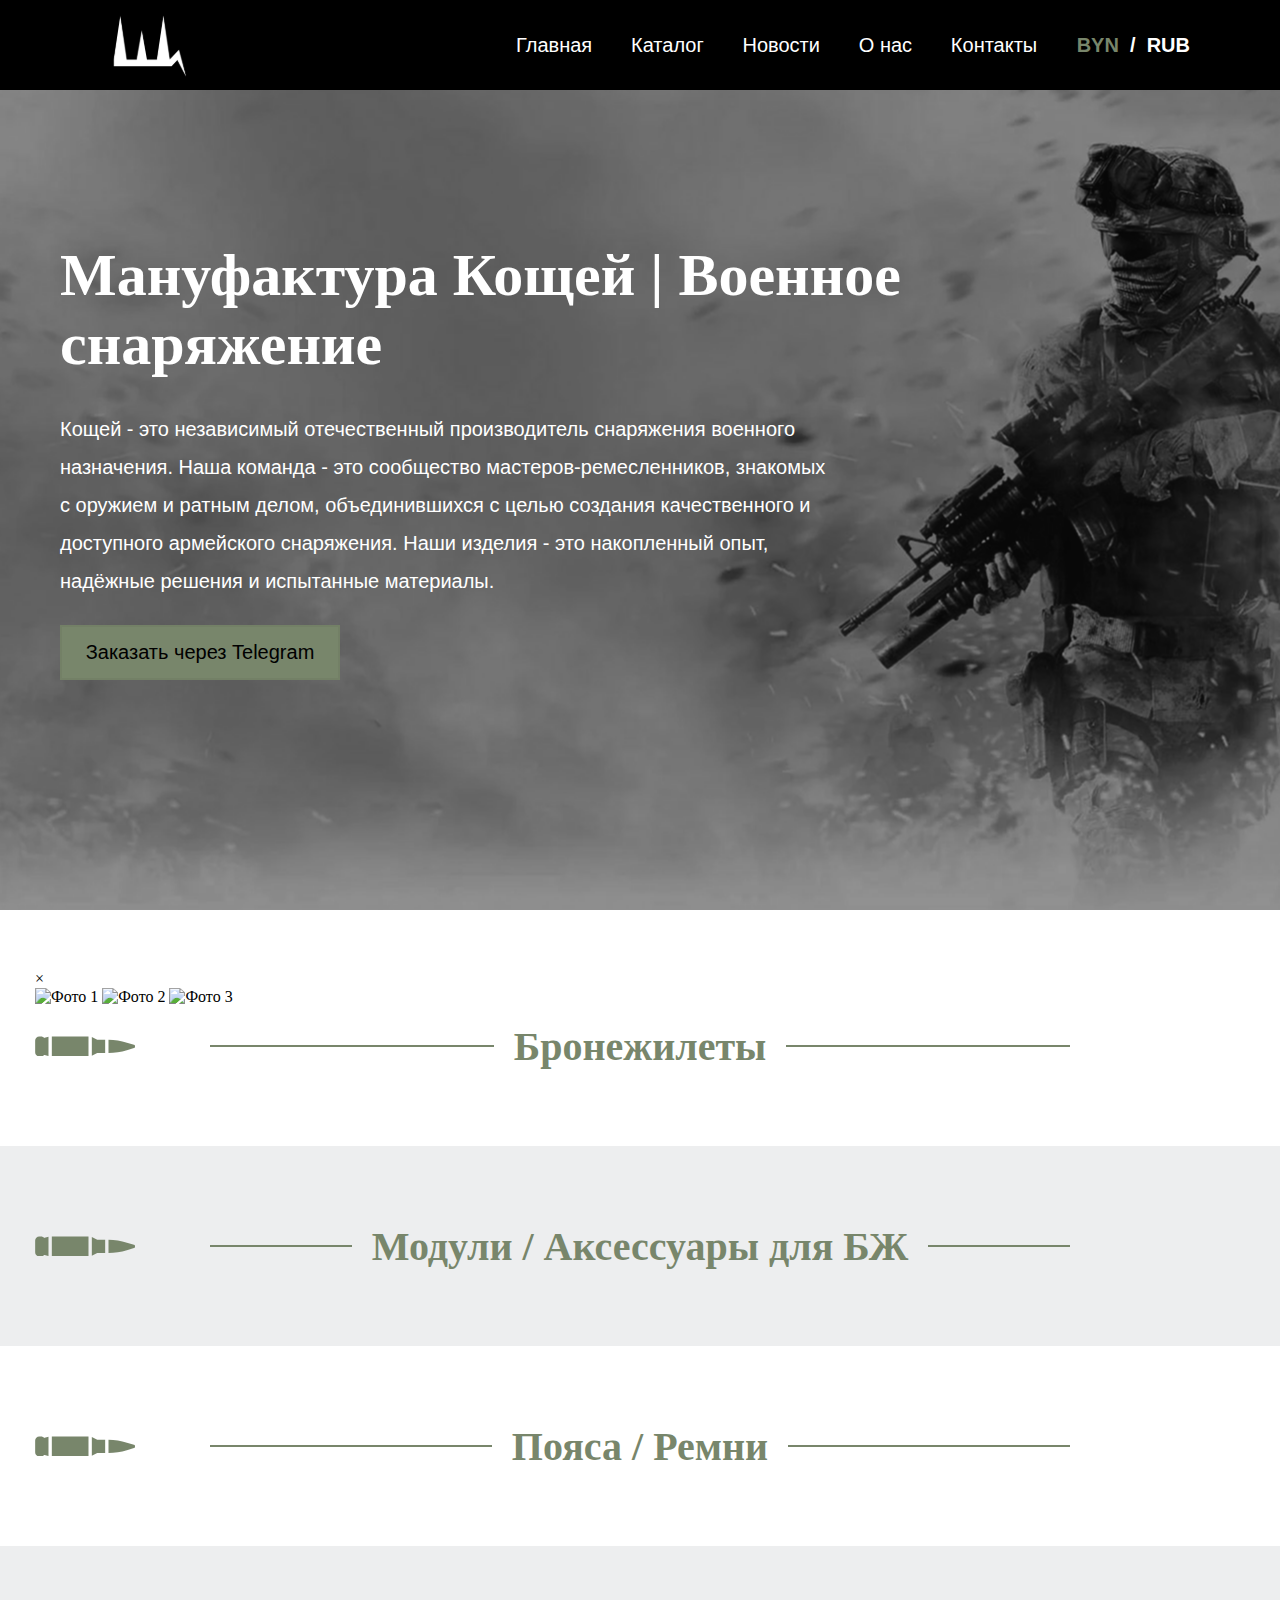
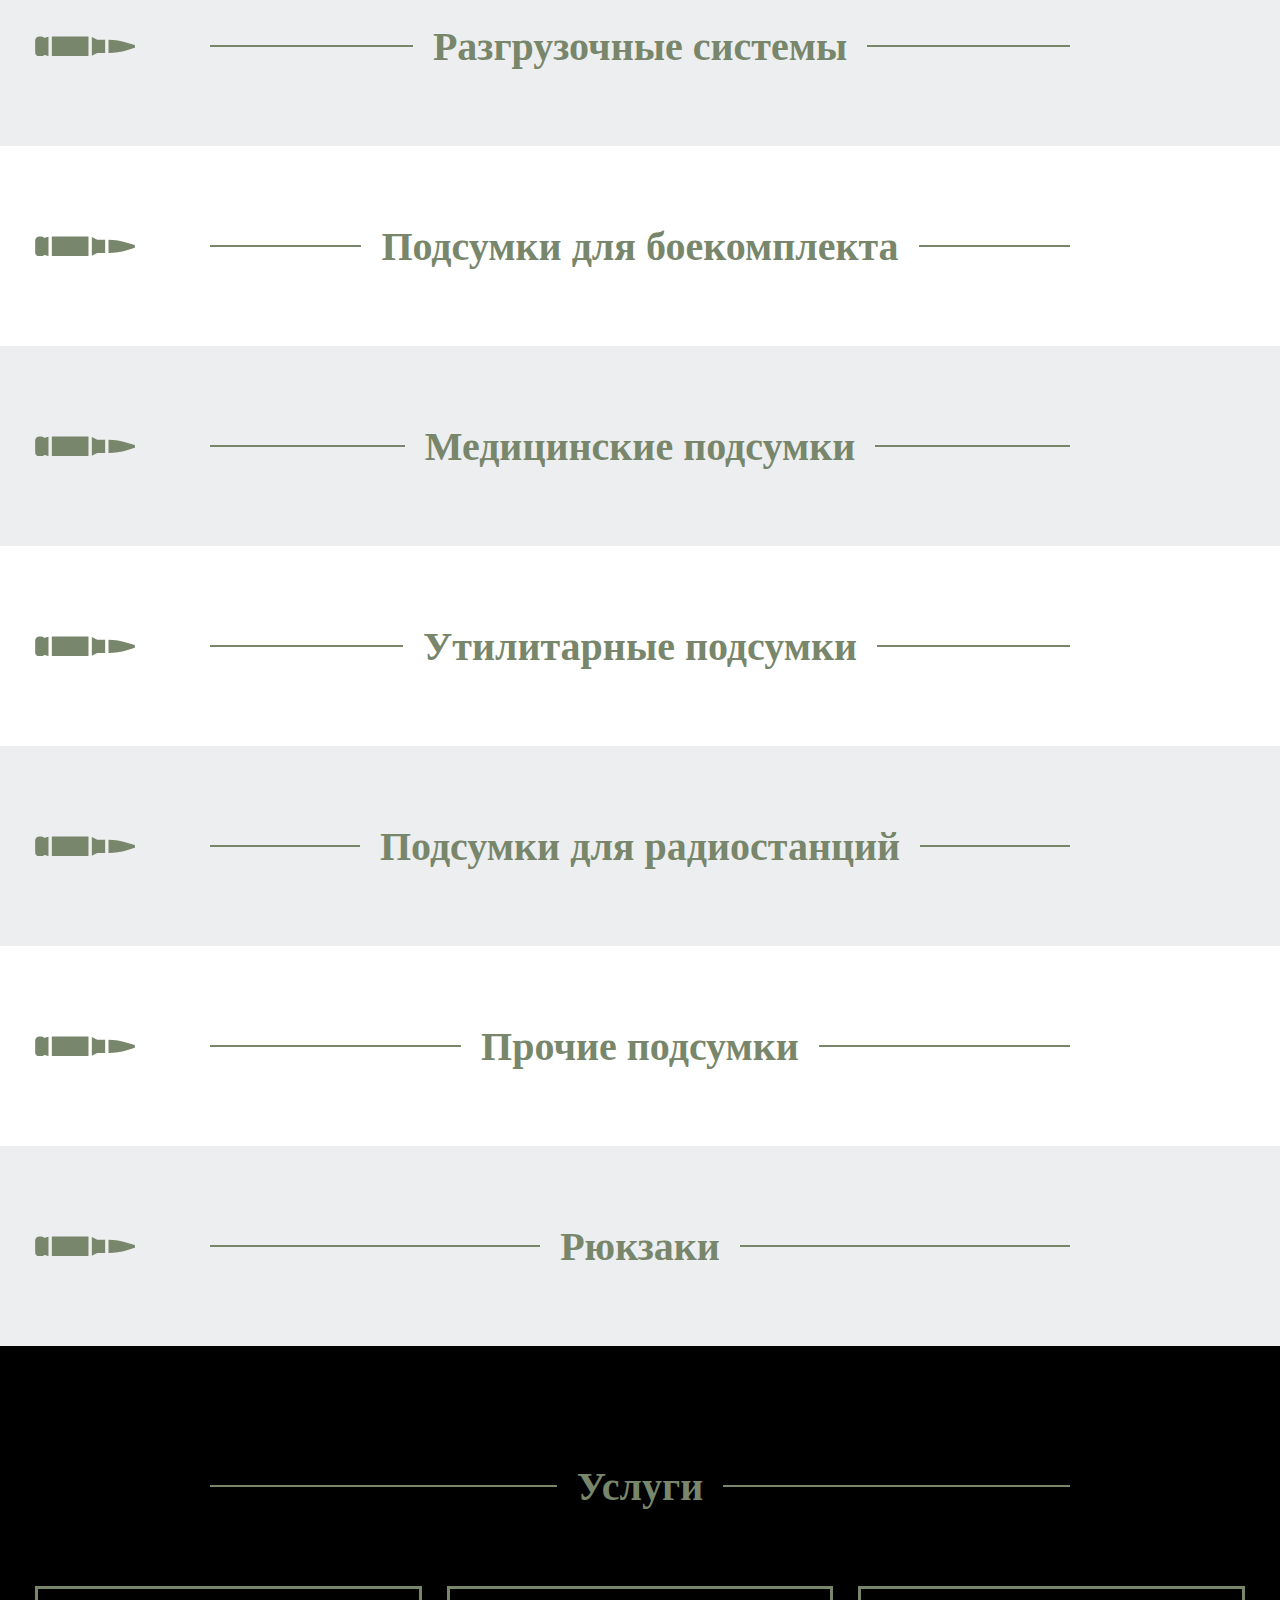
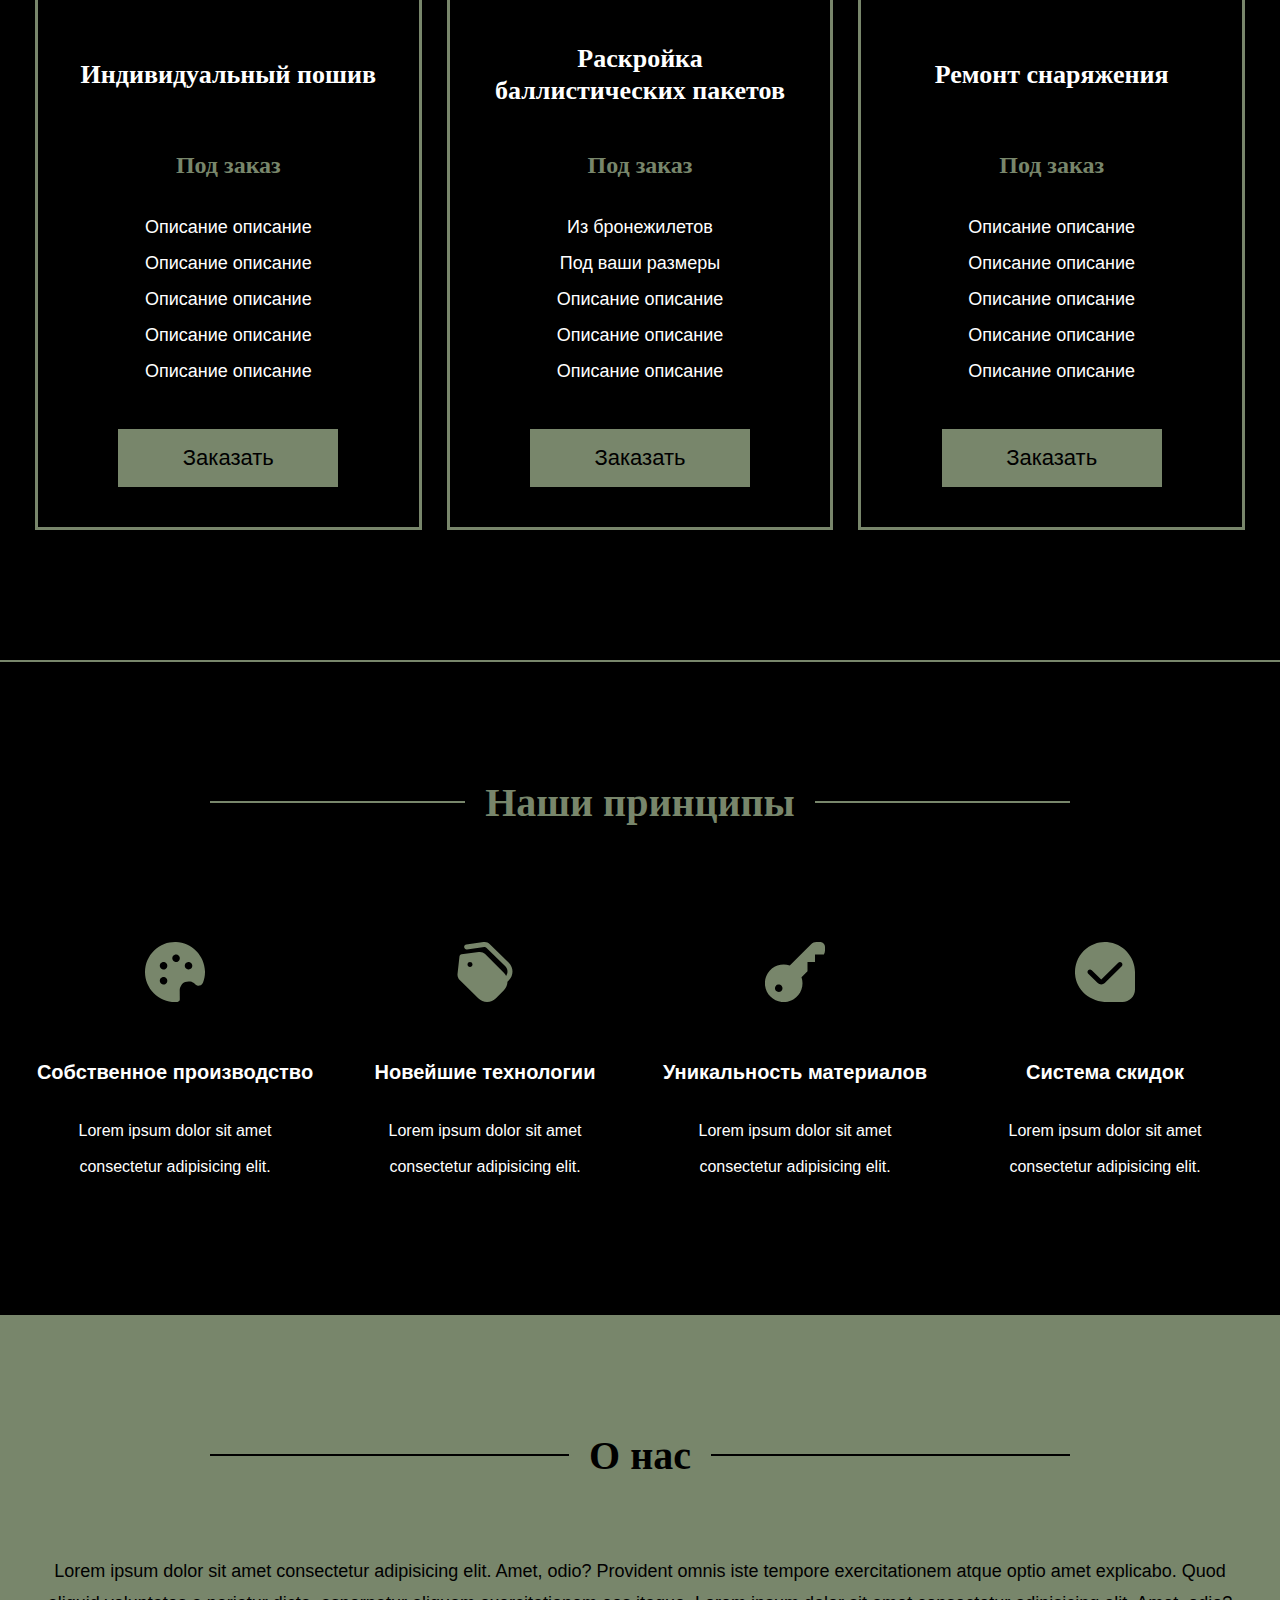
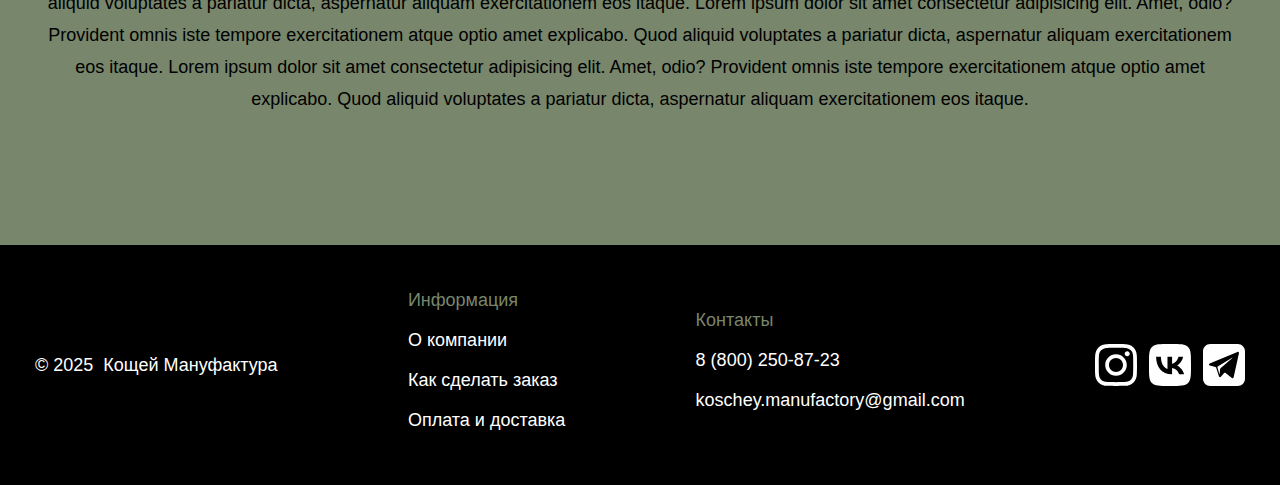
==== commit 7fd81d06: "Add files via upload" ====
--- a/index.html
+++ b/index.html
@@ -55,8 +55,27 @@
 
 </header>
 <main>
-    <section id="catalog1" class="section-catalog">
+    <section id="catalog1" class="section-catalog section hidden">
         <div class="container"> 
+              <div id="modal" class="modal">
+                <div class="modal-content">
+                  <span class="close">&times;</span>
+                  <h2 id="modal-heading"></h2>
+                    <div class="modal_gallery">
+                        <div>
+                        <img id="modal-photo1" src="" alt="Фото 1" style="max-width: 100%;">
+                        <img id="modal-photo2" src="" alt="Фото 2" style="max-width: 100%;">
+                        <img id="modal-photo3" src="" alt="Фото 3" style="max-width: 100%;">
+                        </div>
+                        <div>
+                        <p id="modal-text"></p>
+                        <p id="modal-price"></p>
+                        <p id="modal-color"></p>
+                        <p id="modal-description"></p>
+                        </div>
+                    </div> 
+                </div>
+              </div>
             <div class="catalog-container">
                 <div class="catalog-switcher" id="catalogSwitcher"></div>
                 <div class="catalog-section-title">
@@ -130,7 +149,7 @@
             </div>
         </div> 
    </section>
-   <section id="catalog2" class="section-catalog">
+   <section id="catalog2" class="section-catalog section hidden">
         <div class="container">
             <div class="catalog-container">
                 <div class="catalog-switcher"></div>
@@ -196,7 +215,7 @@
             </div>
         </div> 
 </section>
-<section id="catalog3" class="section-catalog">
+<section id="catalog3" class="section-catalog section hidden">
     <div class="container"> 
         <div class="catalog-container">
             <div class="catalog-switcher"></div>
@@ -249,7 +268,7 @@
         </div>
     </div> 
 </section>
-<section id="catalog4" class="section-catalog">
+<section id="catalog4" class="section-catalog section hidden">
     <div class="container">
         <div class="catalog-container">
             <div class="catalog-switcher"></div>
@@ -302,7 +321,7 @@
         </div>
     </div> 
 </section>
-<section id="catalog5" class="section-catalog">
+<section id="catalog5" class="section-catalog section hidden">
     <div class="container"> 
         <div class="catalog-container">
             <div class="catalog-switcher"></div>
@@ -355,7 +374,7 @@
         </div>
     </div> 
 </section>
-<section id="catalog6" class="section-catalog">
+<section id="catalog6" class="section-catalog section hidden">
     <div class="container"> 
         <div class="catalog-container">
             <div class="catalog-switcher"></div>
@@ -408,7 +427,7 @@
         </div>
     </div> 
 </section>
-<section id="catalog7" class="section-catalog">
+<section id="catalog7" class="section-catalog section hidden">
     <div class="container"> 
         <div class="catalog-container">
             <div class="catalog-switcher"></div>
@@ -461,7 +480,7 @@
         </div>
     </div> 
 </section>
-<section id="catalog8" class="section-catalog">
+<section id="catalog8" class="section-catalog section hidden">
     <div class="container"> 
         <div class="catalog-container">
             <div class="catalog-switcher"></div>
@@ -514,7 +533,7 @@
         </div>
     </div> 
 </section>
-<section id="catalog9" class="section-catalog">
+<section id="catalog9" class="section-catalog section hidden">
     <div class="container"> 
         <div class="catalog-container">
             <div class="catalog-switcher"></div>
@@ -567,7 +586,7 @@
         </div>
     </div> 
 </section>
-<section id="catalog10" class="section-catalog">
+<section id="catalog10" class="section-catalog section hidden">
     <div class="container"> 
         <div class="catalog-container">
             <div class="catalog-switcher"></div>
@@ -714,7 +733,7 @@
 <footer>
     <div class="container">
         <div class="footer__info">
-            <p>© 2024</p>
+            <p>© 2025</p>
             <p>Кощей Мануфактура</p>
         </div>
         <div class="footer__text">
--- a/styles/style.css
+++ b/styles/style.css
@@ -44,7 +44,6 @@
     justify-content: center;
     align-items: center;
     margin: 0 auto 0; 
-    cursor: pointer;
 
 }
 
@@ -246,6 +245,7 @@
 
  .catalog-container {
     cursor: pointer;
+    -webkit-tap-highlight-color: rgba(0, 0, 0, 0);
  }
 
 
@@ -297,6 +297,7 @@
     line-height: 36px;
     border: 1px solid rgb(120, 134, 107, 0.3);
     cursor: pointer;
+    -webkit-tap-highlight-color: rgba(0, 0, 0, 0);
    
   }
 
